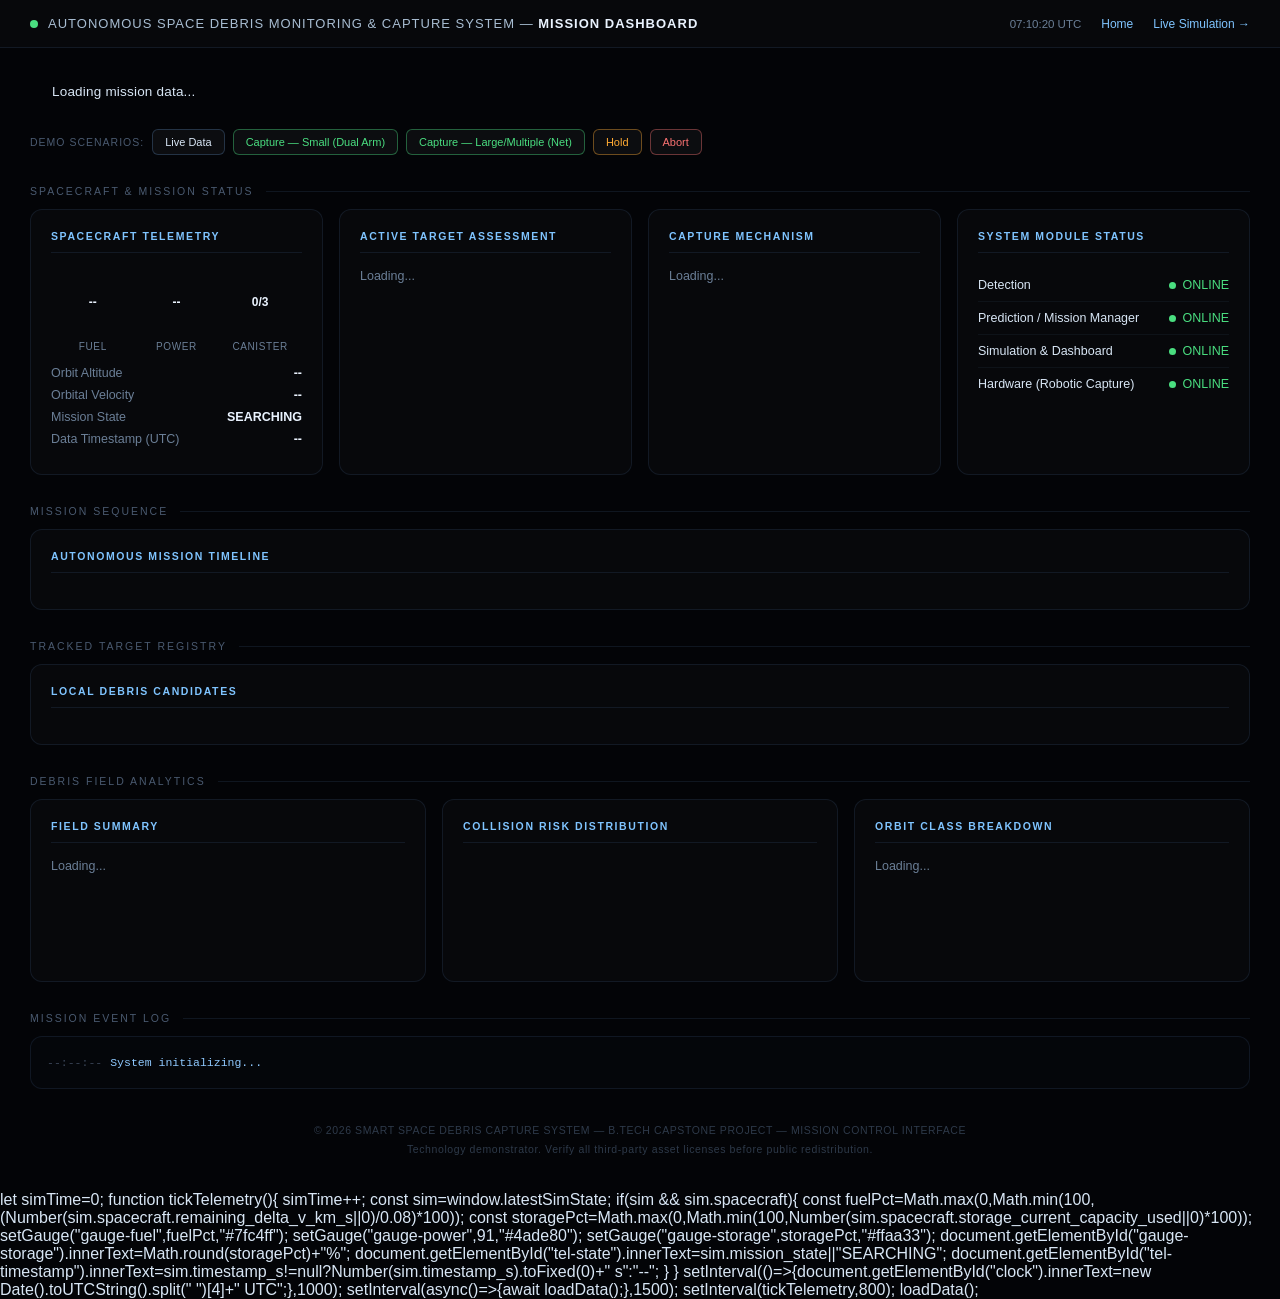
==== DASHBOARD/dashboard.html @ 090a3d71 "CONFIG: Correct repository root and project boundary" ====
<!DOCTYPE html>
<html lang="en">
<head>
<meta charset="UTF-8">
<title>Autonomous Space Debris Monitoring &amp; Capture System — Mission Dashboard</title>
<style>
  * { margin: 0; padding: 0; box-sizing: border-box; }
  body { background: #030407; color: #d8e6f5; font-family: 'Segoe UI', Arial, sans-serif; min-height: 100vh; }
  a { color: #7fc4ff; text-decoration: none; }

  header { display: flex; align-items: center; justify-content: space-between; padding: 16px 30px;
    border-bottom: 1px solid rgba(120,180,255,0.1); background: rgba(255,255,255,0.015); }
  #brand { display: flex; align-items: center; gap: 10px; }
  #brand .dot { width: 8px; height: 8px; border-radius: 50%; background: #4ade80; animation: pulse 1.6s infinite; }
  @keyframes pulse { 0%,100% { opacity:1; } 50% { opacity:0.35; } }
  header h1 { font-size: 13px; font-weight: 500; letter-spacing: 1px; color: #a8bdd2; }
  header h1 b { color: #eaf3ff; font-weight: 600; }
  #nav-links { display: flex; gap: 20px; align-items: center; font-size: 12px; }
  #clock { color: #6b7f97; font-size: 11.5px; }

  #banner { margin: 20px 30px 0; padding: 16px 22px; border-radius: 10px; font-size: 13.5px;
    letter-spacing: 0.2px; display: flex; justify-content: space-between; align-items: center; }
  .banner-proceed { background: rgba(74,222,128,0.08); border: 1px solid rgba(74,222,128,0.35); color: #4ade80; }
  .banner-abort { background: rgba(248,113,113,0.08); border: 1px solid rgba(248,113,113,0.35); color: #f87171; }
  .banner-hold { background: rgba(255,170,51,0.08); border: 1px solid rgba(255,170,51,0.35); color: #ffaa33; }

  .section-title { margin: 30px 30px 12px; font-size: 10.5px; letter-spacing: 2px; text-transform: uppercase;
    color: #4a5a70; display: flex; align-items: center; gap: 12px; }
  .section-title::after { content: ""; flex: 1; height: 1px; background: rgba(120,180,255,0.1); }

  .grid { display: grid; grid-template-columns: repeat(auto-fit, minmax(270px, 1fr)); gap: 16px; padding: 0 30px; }
  .card { background: rgba(255,255,255,0.02); border: 1px solid rgba(120,180,255,0.1); border-radius: 12px; padding: 20px;
    transition: border-color 0.3s ease; }
  .card:hover { border-color: rgba(120,180,255,0.22); }
  .card h2 { font-size: 10.5px; letter-spacing: 1.6px; color: #7fc4ff; text-transform: uppercase;
    margin-bottom: 16px; border-bottom: 1px solid rgba(120,180,255,0.1); padding-bottom: 10px; }
  .row { display: flex; justify-content: space-between; font-size: 12.5px; margin: 8px 0; gap: 8px; }
  .label { color: #6b7f97; } .value { color: #eaf3ff; font-weight: 600; text-align: right; }

  .gauge-wrap { display: flex; justify-content: space-around; margin-top: 4px; margin-bottom: 14px; }
  .gauge { text-align: center; }
  .gauge-ring { width: 66px; height: 66px; border-radius: 50%; display: flex; align-items: center; justify-content: center;
    font-size: 12px; font-weight: 600; color: #eaf3ff; margin: 0 auto 6px; }
  .gauge-label { font-size: 10px; color: #6b7f97; letter-spacing: 0.6px; }

  .module-row { display: flex; align-items: center; justify-content: space-between; padding: 9px 0;
    border-bottom: 1px solid rgba(120,180,255,0.06); font-size: 12.5px; }
  .module-row:last-child { border-bottom: none; }
  .module-status { display: flex; align-items: center; gap: 6px; }
  .module-status .dot { width: 7px; height: 7px; border-radius: 50%; }
  .status-online .dot { background: #4ade80; } .status-online { color: #4ade80; }

  #risk-chart { width: 100%; height: 90px; margin-top: 8px; }

  #log { grid-column: 1 / -1; background: #04060a; border: 1px solid rgba(120,180,255,0.1); border-radius: 12px;
    padding: 16px; font-family: 'Courier New', monospace; font-size: 11.5px; color: #8fc9ff; max-height: 220px; overflow-y: auto; }
  #log div { margin: 3px 0; } .log-time { color: #3a4557; margin-right: 8px; }

  .decision-proceed { color: #4ade80; } .decision-abort { color: #f87171; } .decision-hold { color: #ffaa33; }

  footer { text-align: center; padding: 32px 30px; color: #2e3a4a; font-size: 10.5px; letter-spacing: 0.6px; line-height: 1.8; }

  #mission-timeline .step { position:relative; padding:9px 4px; text-align:center; border:1px solid rgba(120,180,255,.08);
    border-radius:7px; background:rgba(255,255,255,.018); color:#5f7287; font-size:8.5px; letter-spacing:.6px; }
  #mission-timeline .step.active { border-color:rgba(74,222,128,.55); color:#4ade80; background:rgba(74,222,128,.06); box-shadow:0 0 18px rgba(74,222,128,.06); }
  #mission-timeline .step.done { border-color:rgba(127,196,255,.25); color:#9ab2c9; }
  #target-registry table { width:100%; border-collapse:collapse; font-size:11px; }
  #target-registry th { text-align:left; color:#53677d; font-size:8.5px; letter-spacing:1px; font-weight:500; padding:7px 8px; border-bottom:1px solid rgba(120,180,255,.12); }
  #target-registry td { padding:8px; color:#b7c7d8; border-bottom:1px solid rgba(120,180,255,.05); }
  #target-registry tr.selected { background:rgba(74,222,128,.055); }
  #target-registry tr.selected td { color:#e8f5ff; }
  .pill { display:inline-block; padding:3px 7px; border-radius:999px; font-size:8px; letter-spacing:.6px; border:1px solid rgba(120,180,255,.15); }
  .pill-green { color:#4ade80; border-color:rgba(74,222,128,.35); background:rgba(74,222,128,.05); }
  .pill-blue { color:#7fc4ff; border-color:rgba(127,196,255,.35); background:rgba(127,196,255,.05); }
  .pill-amber { color:#ffaa33; border-color:rgba(255,170,51,.35); background:rgba(255,170,51,.05); }
  .pill-red { color:#f87171; border-color:rgba(248,113,113,.35); background:rgba(248,113,113,.05); }

</style>
</head>
<body>

<header>
  <div id="brand">
    <span class="dot"></span>
    <h1>AUTONOMOUS SPACE DEBRIS MONITORING &amp; CAPTURE SYSTEM — <b>MISSION DASHBOARD</b></h1>
  </div>
  <div id="nav-links">
    <span id="clock">--:--:-- UTC</span>
    <a href="index.html">Home</a>
    <a href="simulation.html">Live Simulation →</a>
  </div>
</header>

<div id="banner">Loading mission data...</div>

<div id="scenario-controls" style="margin: 14px 30px 0; display: flex; gap: 8px; align-items: center;">
  <span style="color:#4a5a70; font-size:10.5px; letter-spacing:1px; text-transform:uppercase;">Demo Scenarios:</span>
  <button onclick="loadData()" style="background:rgba(255,255,255,0.04); border:1px solid rgba(120,180,255,0.22); color:#d8e6f5; font-size:11px; padding:6px 12px; border-radius:6px; cursor:pointer;">Live Data</button>
  <button onclick="showScenario('proceed_small')" style="background:rgba(255,255,255,0.04); border:1px solid rgba(74,222,128,0.4); color:#4ade80; font-size:11px; padding:6px 12px; border-radius:6px; cursor:pointer;">Capture — Small (Dual Arm)</button>
  <button onclick="showScenario('proceed_large')" style="background:rgba(255,255,255,0.04); border:1px solid rgba(74,222,128,0.4); color:#4ade80; font-size:11px; padding:6px 12px; border-radius:6px; cursor:pointer;">Capture — Large/Multiple (Net)</button>
  <button onclick="showScenario('hold')" style="background:rgba(255,255,255,0.04); border:1px solid rgba(255,170,51,0.4); color:#ffaa33; font-size:11px; padding:6px 12px; border-radius:6px; cursor:pointer;">Hold</button>
  <button onclick="showScenario('abort')" style="background:rgba(255,255,255,0.04); border:1px solid rgba(248,113,113,0.4); color:#f87171; font-size:11px; padding:6px 12px; border-radius:6px; cursor:pointer;">Abort</button>
</div>

<div class="section-title">Spacecraft &amp; Mission Status</div>
<div class="grid">

  <div class="card">
    <h2>Spacecraft Telemetry</h2>
    <div class="gauge-wrap">
      <div class="gauge"><div class="gauge-ring" id="gauge-fuel">--</div><div class="gauge-label">FUEL</div></div>
      <div class="gauge"><div class="gauge-ring" id="gauge-power">--</div><div class="gauge-label">POWER</div></div>
      <div class="gauge"><div class="gauge-ring" id="gauge-storage">0/3</div><div class="gauge-label">CANISTER</div></div>
    </div>
    <div class="row"><span class="label">Orbit Altitude</span><span class="value" id="tel-altitude">--</span></div>
    <div class="row"><span class="label">Orbital Velocity</span><span class="value" id="tel-velocity">--</span></div>
    <div class="row"><span class="label">Mission State</span><span class="value" id="tel-state">SEARCHING</span></div>
    <div class="row"><span class="label">Data Timestamp (UTC)</span><span class="value" id="tel-timestamp">--</span></div>
  </div>

  <div class="card">
    <h2>Active Target Assessment</h2>
    <div id="target-info"><div class="row"><span class="label">Loading...</span></div></div>
  </div>

  <div class="card">
    <h2>Capture Mechanism</h2>
    <div id="mechanism-info"><div class="row"><span class="label">Loading...</span></div></div>
  </div>

  <div class="card">
    <h2>System Module Status</h2>
    <div class="module-row"><span>Detection</span><span class="module-status status-online"><span class="dot"></span>ONLINE</span></div>
    <div class="module-row"><span>Prediction / Mission Manager</span><span class="module-status status-online"><span class="dot"></span>ONLINE</span></div>
    <div class="module-row"><span>Simulation &amp; Dashboard</span><span class="module-status status-online"><span class="dot"></span>ONLINE</span></div>
    <div class="module-row"><span>Hardware (Robotic Capture)</span><span class="module-status status-online"><span class="dot"></span>ONLINE</span></div>
  </div>

</div>

<div class="section-title">Mission Sequence</div>
<div class="grid">
  <div class="card" style="grid-column:1 / -1;">
    <h2>Autonomous Mission Timeline</h2>
    <div id="mission-timeline" style="display:grid;grid-template-columns:repeat(9,1fr);gap:5px;"></div>
  </div>
</div>

<div class="section-title">Tracked Target Registry</div>
<div class="grid">
  <div class="card" style="grid-column:1 / -1;overflow:auto;">
    <h2>Local Debris Candidates</h2>
    <div id="target-registry" style="min-width:720px;"></div>
  </div>
</div>

<div class="section-title">Debris Field Analytics</div>
<div class="grid">

  <div class="card">
    <h2>Field Summary</h2>
    <div id="field-info"><div class="row"><span class="label">Loading...</span></div></div>
  </div>

  <div class="card">
    <h2>Collision Risk Distribution</h2>
    <canvas id="risk-chart"></canvas>
  </div>

  <div class="card">
    <h2>Orbit Class Breakdown</h2>
    <div id="orbit-breakdown"><div class="row"><span class="label">Loading...</span></div></div>
  </div>

</div>

<div class="section-title">Mission Event Log</div>
<div class="grid">
  <div id="log"><div><span class="log-time">--:--:--</span>System initializing...</div></div>
</div>

<footer>
  © 2026 SMART SPACE DEBRIS CAPTURE SYSTEM — B.TECH CAPSTONE PROJECT — MISSION CONTROL INTERFACE<br>
  Technology demonstrator. Verify all third-party asset licenses before public redistribution.
</footer>

<script>
function logLine(text) {
  const log = document.getElementById("log");
  const time = new Date().toLocaleTimeString();
  const line = document.createElement("div");
  line.innerHTML = '<span class="log-time">' + time + '</span>' + text;
  log.appendChild(line);
  log.scrollTop = log.scrollHeight;
}

function setGauge(id, pct, color) {
  const el = document.getElementById(id);
  el.style.background = "conic-gradient(" + color + " " + pct + "%, #14181f " + pct + "% 100%)";
  el.innerText = Math.round(pct) + "%";
}

function classifySize(sizeM) {
  if (sizeM == null) return "Unknown";
  if (sizeM < 0.2) return "Small";
  if (sizeM < 0.4) return "Medium";
  return "Large";
}

function drawRiskChart(debris) {
  const canvas = document.getElementById("risk-chart");
  const ctx = canvas.getContext("2d");
  const w = canvas.width = canvas.clientWidth;
  const h = canvas.height = 90;
  const buckets = [0,0,0,0,0];
  debris.forEach(d => { const idx = Math.min(Math.floor((d.collision_risk||0) / 20), 4); buckets[idx]++; });
  const max = Math.max(...buckets, 1);
  const barW = w / buckets.length - 10;
  const colors = ["#4ade80", "#a3e635", "#ffaa33", "#fb923c", "#f87171"];
  ctx.clearRect(0,0,w,h);
  buckets.forEach((count, i) => {
    const barH = (count / max) * (h - 20);
    const x = i * (w / buckets.length) + 5;
    ctx.fillStyle = colors[i];
    ctx.fillRect(x, h - barH - 14, barW, barH);
    ctx.fillStyle = "#6b7f97";
    ctx.font = "9px Segoe UI";
    ctx.fillText(count, x + barW/2 - 4, h - barH - 18);
    ctx.fillText((i*20)+"-"+(i*20+20), x, h - 3);
  });
}

function captureMethodForTarget(targetEntry, debris) {
  const size = Number(targetEntry?.size_m || 0);
  const nearby = (debris || []).filter(d => {
    if (d.x == null || targetEntry?.x == null) return false;
    const dx=d.x-targetEntry.x, dy=d.y-targetEntry.y, dz=d.z-targetEntry.z;
    return Math.sqrt(dx*dx+dy*dy+dz*dz) < 250;
  }).length;
  if (size <= 0.25 && nearby < 2) return "DUAL ARM GRIPPER";
  return "MIDDLE ARM NET";
}

function renderTimeline(state, decision) {
  const states=["SEARCH","TRACK","APPROACH","ALIGN","CAPTURE","VERIFY","STORE","STABILIZE","DISPOSE"];
  const normalized=(state||"SEARCH").toUpperCase();
  const activeIndex=Math.max(0,states.indexOf(normalized));
  document.getElementById("mission-timeline").innerHTML=states.map((s,i)=>{
    const cls=i===activeIndex?"active":i<activeIndex?"done":"";
    return '<div class="step '+cls+'">'+String(i+1).padStart(2,"0")+'<br>'+s+'</div>';
  }).join("");
}

function renderRegistry(debris, target) {
  const rows=(debris||[]).map((d,i)=>{
    const selected=!!d.is_target;
    const size=Number(d.size_m||0);
    const method=captureMethodForTarget(d,debris);
    const risk=Number(d.collision_risk||0);
    const riskClass=risk>=60?"pill-red":risk>=35?"pill-amber":"pill-green";
    return '<tr class="'+(selected?'selected':'')+'">'+
      '<td>'+(i+1)+'</td>'+
      '<td>'+((d.name||"DEBRIS").replace(/</g,"&lt;"))+'</td>'+
      '<td>'+size.toFixed(2)+' m</td>'+
      '<td>'+Number(d.mass_kg||0).toFixed(1)+' kg</td>'+
      '<td>'+risk.toFixed(1)+'</td>'+
      '<td><span class="pill '+riskClass+'">'+(risk>=60?"HIGH":risk>=35?"MEDIUM":"LOW")+'</span></td>'+
      '<td>'+(selected?'<span class="pill pill-green">SELECTED</span>':'<span class="pill pill-blue">MONITORED</span>')+'</td>'+
      '<td>'+method+'</td>'+
    '</tr>';
  }).join("");
  document.getElementById("target-registry").innerHTML=
    '<table><thead><tr><th>#</th><th>OBJECT</th><th>SIZE</th><th>MASS</th><th>RISK</th><th>LEVEL</th><th>STATUS</th><th>MECHANISM</th></tr></thead><tbody>'+
    (rows||'<tr><td colspan="8">No tracked objects.</td></tr>')+
    '</tbody></table>';
}

function renderMission(target, debris, simState) {
    const targetEntry = (debris || []).find(d => d.is_target) || {};
    const mechanismType = captureMethodForTarget(targetEntry, debris);
    const banner = document.getElementById("banner");
    const decision = target.decision || "HOLD";

    if (decision === "PROCEED") {
      banner.className="banner-proceed";
      banner.innerHTML="<span>&#10003; CAPTURE APPROVED — autonomous sequence armed</span><span>"+(target.name||"TARGET")+"</span>";
    } else if (decision === "HOLD") {
      banner.className="banner-hold";
      banner.innerHTML="<span>&#9203; MISSION HOLD — monitoring and reassessment active</span><span>"+(target.name||"TARGET")+"</span>";
    } else {
      banner.className="banner-abort";
      banner.innerHTML="<span>&#10007; MISSION ABORT — safe separation / replanning</span><span>"+(target.name||"TARGET")+"</span>";
    }

    const decisionClass=decision==="PROCEED"?"decision-proceed":decision==="HOLD"?"decision-hold":"decision-abort";
    document.getElementById("target-info").innerHTML=
      '<div class="row"><span class="label">Name</span><span class="value">'+(target.name||"N/A")+'</span></div>'+
      '<div class="row"><span class="label">Orbit Class</span><span class="value">'+(target.orbit_class||"LEO")+'</span></div>'+
      '<div class="row"><span class="label">Altitude</span><span class="value">'+(target.altitude_km!=null?Number(target.altitude_km).toFixed(1):"N/A")+' km</span></div>'+
      '<div class="row"><span class="label">Inclination</span><span class="value">'+(target.inclination_deg!=null?Number(target.inclination_deg).toFixed(2):"N/A")+'°</span></div>'+
      '<div class="row"><span class="label">Risk</span><span class="value">'+(target.risk_level||"N/A")+' / '+(target.risk_score!=null?Number(target.risk_score).toFixed(1):"N/A")+'</span></div>'+
      '<div class="row"><span class="label">Capture Score</span><span class="value">'+(target.capture_score!=null?Number(target.capture_score).toFixed(1):"N/A")+'</span></div>'+
      '<div class="row"><span class="label">Decision</span><span class="value '+decisionClass+'">'+decision+'</span></div>';

    document.getElementById("mechanism-info").innerHTML=
      '<div class="row"><span class="label">Target Size</span><span class="value">'+(targetEntry.size_m!=null?Number(targetEntry.size_m).toFixed(2):"N/A")+' m</span></div>'+
      '<div class="row"><span class="label">Tracked Objects</span><span class="value">'+(debris||[]).length+'</span></div>'+
      '<div class="row"><span class="label">Capture Mode</span><span class="value">'+mechanismType+'</span></div>'+
      '<div class="row"><span class="label">Transfer</span><span class="value">Funnel → Canister</span></div>';

    const avgRisk=debris.length?(debris.reduce((s,d)=>s+Number(d.collision_risk||0),0)/debris.length).toFixed(1):"N/A";
    const highRisk=debris.filter(d=>Number(d.collision_risk||0)>60).length;
    document.getElementById("field-info").innerHTML=
      '<div class="row"><span class="label">Visible / Tracked</span><span class="value">'+debris.length+' / '+debris.length+'</span></div>'+
      '<div class="row"><span class="label">Average Risk</span><span class="value">'+avgRisk+'</span></div>'+
      '<div class="row"><span class="label">High-Risk Objects</span><span class="value">'+highRisk+'</span></div>'+
      '<div class="row"><span class="label">Detection Envelope</span><span class="value">Configured LEO range</span></div>'+
      '<div class="row"><span class="label">Selection</span><span class="value">Single-target sequential</span></div>';

    const orbitCounts={};
    debris.forEach(d=>{const oc=d.orbit_class||target.orbit_class||"LEO";orbitCounts[oc]=(orbitCounts[oc]||0)+1;});
    document.getElementById("orbit-breakdown").innerHTML=Object.entries(orbitCounts)
      .map(([k,v])=>'<div class="row"><span class="label">'+k+'</span><span class="value">'+v+'</span></div>').join("");

    drawRiskChart(debris);
    renderRegistry(debris,target);
    renderTimeline(simState?.mission_state || (decision==="PROCEED"?"APPROACH":"SEARCH"),decision);

    const sim=simState?.spacecraft;
    if(sim){
      const fuel=Math.max(0,Math.min(100,(Number(sim.remaining_delta_v_km_s||0)/0.08)*100));
      const storage=Math.max(0,Math.min(100,Number(sim.storage_current_capacity_used||0)*100));
      setGauge("gauge-fuel",fuel,"#7fc4ff");
      setGauge("gauge-power",91,"#4ade80");
      setGauge("gauge-storage",storage,"#ffaa33");
      document.getElementById("gauge-storage").innerText=Math.round(storage)+"%";
      document.getElementById("tel-state").innerText=sim.mission_state||"SEARCHING";
      document.getElementById("tel-timestamp").innerText=simState.timestamp_s!=null?Number(simState.timestamp_s).toFixed(0)+" s":"--";
      document.getElementById("tel-altitude").innerText=(target.altitude_km!=null?Number(target.altitude_km).toFixed(1):"—")+" km";
      document.getElementById("tel-velocity").innerText="7.50 km/s";
    }

    logLine("Field update: "+debris.length+" objects tracked; selected "+(target.name||"target")+"; mechanism "+mechanismType+".");
}

async function loadData() {
  try {
    const [vizRes, simRes] = await Promise.all([
      fetch("../SIMULATION/viz_data.json", {cache:"no-store"}),
      fetch("../SIMULATION/data/debris_state.json", {cache:"no-store"}).catch(()=>null)
    ]);
    const data = await vizRes.json();
    const simState = simRes ? await simRes.json().catch(()=>null) : null;
    window.latestVizData=data;
    window.latestSimState=simState;
    renderMission(data.target, data.debris || [], simState);
  } catch(err) {
    document.getElementById("banner").innerHTML="Mission data unavailable — start the local simulation service.";
    logLine("DATA LINK: "+err.message);
  }
}

setInterval(() => { document.getElementById("clock").innerText = new Date().toUTCString().split(" ")[4] + " UTC"; }, 1000);
setInterval(tickTelemetry, 800);
loadData();
</script>

</body>
</html>let simTime=0;
function tickTelemetry(){
  simTime++;
  const sim=window.latestSimState;
  if(sim && sim.spacecraft){
    const fuelPct=Math.max(0,Math.min(100,(Number(sim.spacecraft.remaining_delta_v_km_s||0)/0.08)*100));
    const storagePct=Math.max(0,Math.min(100,Number(sim.spacecraft.storage_current_capacity_used||0)*100));
    setGauge("gauge-fuel",fuelPct,"#7fc4ff");
    setGauge("gauge-power",91,"#4ade80");
    setGauge("gauge-storage",storagePct,"#ffaa33");
    document.getElementById("gauge-storage").innerText=Math.round(storagePct)+"%";
    document.getElementById("tel-state").innerText=sim.mission_state||"SEARCHING";
    document.getElementById("tel-timestamp").innerText=sim.timestamp_s!=null?Number(sim.timestamp_s).toFixed(0)+" s":"--";
  }
}

setInterval(()=>{document.getElementById("clock").innerText=new Date().toUTCString().split(" ")[4]+" UTC";},1000);
setInterval(async()=>{await loadData();},1500);
setInterval(tickTelemetry,800);
loadData();
</script>

</body>
</html>
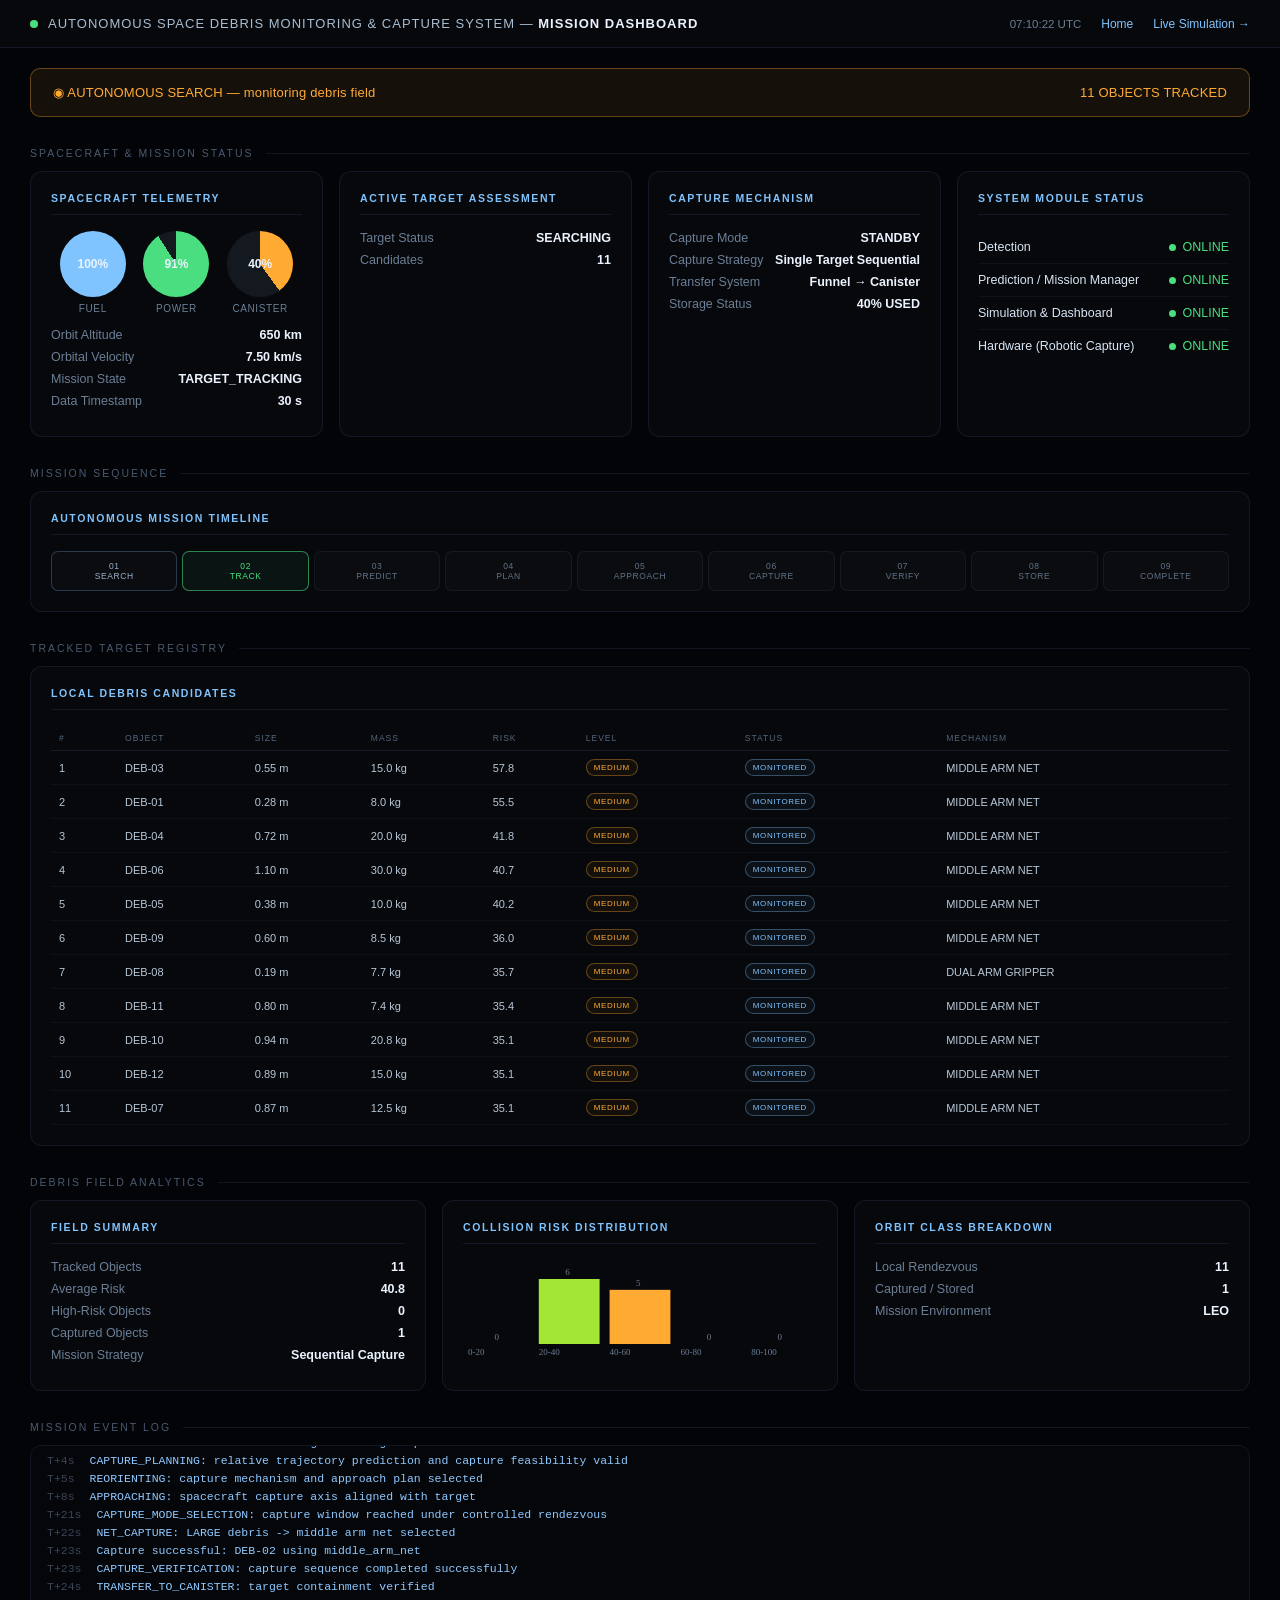
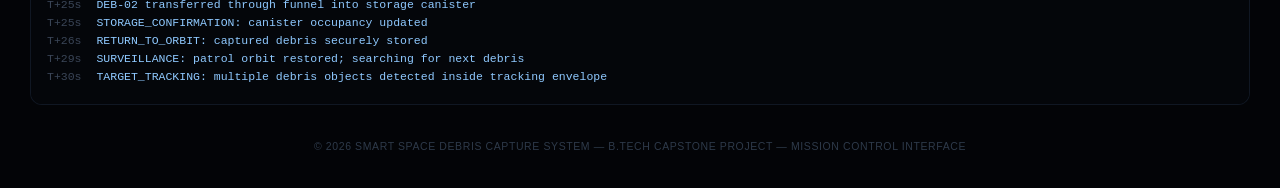
==== commit 6658faf8: "Upgrade mission dashboard and 3D visualization" ====
--- a/DASHBOARD/dashboard.html
+++ b/DASHBOARD/dashboard.html
@@ -1,392 +1,2620 @@
 <!DOCTYPE html>
 <html lang="en">
+
 <head>
 <meta charset="UTF-8">
-<title>Autonomous Space Debris Monitoring &amp; Capture System — Mission Dashboard</title>
+
+<meta name="viewport" content="width=device-width, initial-scale=1.0">
+
+<title>
+Autonomous Space Debris Monitoring & Capture System — Mission Dashboard
+</title>
+
 <style>
-  * { margin: 0; padding: 0; box-sizing: border-box; }
-  body { background: #030407; color: #d8e6f5; font-family: 'Segoe UI', Arial, sans-serif; min-height: 100vh; }
-  a { color: #7fc4ff; text-decoration: none; }
-
-  header { display: flex; align-items: center; justify-content: space-between; padding: 16px 30px;
-    border-bottom: 1px solid rgba(120,180,255,0.1); background: rgba(255,255,255,0.015); }
-  #brand { display: flex; align-items: center; gap: 10px; }
-  #brand .dot { width: 8px; height: 8px; border-radius: 50%; background: #4ade80; animation: pulse 1.6s infinite; }
-  @keyframes pulse { 0%,100% { opacity:1; } 50% { opacity:0.35; } }
-  header h1 { font-size: 13px; font-weight: 500; letter-spacing: 1px; color: #a8bdd2; }
-  header h1 b { color: #eaf3ff; font-weight: 600; }
-  #nav-links { display: flex; gap: 20px; align-items: center; font-size: 12px; }
-  #clock { color: #6b7f97; font-size: 11.5px; }
-
-  #banner { margin: 20px 30px 0; padding: 16px 22px; border-radius: 10px; font-size: 13.5px;
-    letter-spacing: 0.2px; display: flex; justify-content: space-between; align-items: center; }
-  .banner-proceed { background: rgba(74,222,128,0.08); border: 1px solid rgba(74,222,128,0.35); color: #4ade80; }
-  .banner-abort { background: rgba(248,113,113,0.08); border: 1px solid rgba(248,113,113,0.35); color: #f87171; }
-  .banner-hold { background: rgba(255,170,51,0.08); border: 1px solid rgba(255,170,51,0.35); color: #ffaa33; }
-
-  .section-title { margin: 30px 30px 12px; font-size: 10.5px; letter-spacing: 2px; text-transform: uppercase;
-    color: #4a5a70; display: flex; align-items: center; gap: 12px; }
-  .section-title::after { content: ""; flex: 1; height: 1px; background: rgba(120,180,255,0.1); }
-
-  .grid { display: grid; grid-template-columns: repeat(auto-fit, minmax(270px, 1fr)); gap: 16px; padding: 0 30px; }
-  .card { background: rgba(255,255,255,0.02); border: 1px solid rgba(120,180,255,0.1); border-radius: 12px; padding: 20px;
-    transition: border-color 0.3s ease; }
-  .card:hover { border-color: rgba(120,180,255,0.22); }
-  .card h2 { font-size: 10.5px; letter-spacing: 1.6px; color: #7fc4ff; text-transform: uppercase;
-    margin-bottom: 16px; border-bottom: 1px solid rgba(120,180,255,0.1); padding-bottom: 10px; }
-  .row { display: flex; justify-content: space-between; font-size: 12.5px; margin: 8px 0; gap: 8px; }
-  .label { color: #6b7f97; } .value { color: #eaf3ff; font-weight: 600; text-align: right; }
-
-  .gauge-wrap { display: flex; justify-content: space-around; margin-top: 4px; margin-bottom: 14px; }
-  .gauge { text-align: center; }
-  .gauge-ring { width: 66px; height: 66px; border-radius: 50%; display: flex; align-items: center; justify-content: center;
-    font-size: 12px; font-weight: 600; color: #eaf3ff; margin: 0 auto 6px; }
-  .gauge-label { font-size: 10px; color: #6b7f97; letter-spacing: 0.6px; }
-
-  .module-row { display: flex; align-items: center; justify-content: space-between; padding: 9px 0;
-    border-bottom: 1px solid rgba(120,180,255,0.06); font-size: 12.5px; }
-  .module-row:last-child { border-bottom: none; }
-  .module-status { display: flex; align-items: center; gap: 6px; }
-  .module-status .dot { width: 7px; height: 7px; border-radius: 50%; }
-  .status-online .dot { background: #4ade80; } .status-online { color: #4ade80; }
-
-  #risk-chart { width: 100%; height: 90px; margin-top: 8px; }
-
-  #log { grid-column: 1 / -1; background: #04060a; border: 1px solid rgba(120,180,255,0.1); border-radius: 12px;
-    padding: 16px; font-family: 'Courier New', monospace; font-size: 11.5px; color: #8fc9ff; max-height: 220px; overflow-y: auto; }
-  #log div { margin: 3px 0; } .log-time { color: #3a4557; margin-right: 8px; }
-
-  .decision-proceed { color: #4ade80; } .decision-abort { color: #f87171; } .decision-hold { color: #ffaa33; }
-
-  footer { text-align: center; padding: 32px 30px; color: #2e3a4a; font-size: 10.5px; letter-spacing: 0.6px; line-height: 1.8; }
-
-  #mission-timeline .step { position:relative; padding:9px 4px; text-align:center; border:1px solid rgba(120,180,255,.08);
-    border-radius:7px; background:rgba(255,255,255,.018); color:#5f7287; font-size:8.5px; letter-spacing:.6px; }
-  #mission-timeline .step.active { border-color:rgba(74,222,128,.55); color:#4ade80; background:rgba(74,222,128,.06); box-shadow:0 0 18px rgba(74,222,128,.06); }
-  #mission-timeline .step.done { border-color:rgba(127,196,255,.25); color:#9ab2c9; }
-  #target-registry table { width:100%; border-collapse:collapse; font-size:11px; }
-  #target-registry th { text-align:left; color:#53677d; font-size:8.5px; letter-spacing:1px; font-weight:500; padding:7px 8px; border-bottom:1px solid rgba(120,180,255,.12); }
-  #target-registry td { padding:8px; color:#b7c7d8; border-bottom:1px solid rgba(120,180,255,.05); }
-  #target-registry tr.selected { background:rgba(74,222,128,.055); }
-  #target-registry tr.selected td { color:#e8f5ff; }
-  .pill { display:inline-block; padding:3px 7px; border-radius:999px; font-size:8px; letter-spacing:.6px; border:1px solid rgba(120,180,255,.15); }
-  .pill-green { color:#4ade80; border-color:rgba(74,222,128,.35); background:rgba(74,222,128,.05); }
-  .pill-blue { color:#7fc4ff; border-color:rgba(127,196,255,.35); background:rgba(127,196,255,.05); }
-  .pill-amber { color:#ffaa33; border-color:rgba(255,170,51,.35); background:rgba(255,170,51,.05); }
-  .pill-red { color:#f87171; border-color:rgba(248,113,113,.35); background:rgba(248,113,113,.05); }
+
+* {
+    margin: 0;
+    padding: 0;
+    box-sizing: border-box;
+}
+
+body {
+    background: #030407;
+    color: #d8e6f5;
+    font-family: "Segoe UI", Arial, sans-serif;
+    min-height: 100vh;
+}
+
+a {
+    color: #7fc4ff;
+    text-decoration: none;
+}
+
+
+/* ================= HEADER ================= */
+
+header {
+    display: flex;
+    align-items: center;
+    justify-content: space-between;
+
+    padding: 16px 30px;
+
+    border-bottom: 1px solid rgba(120,180,255,0.1);
+
+    background: rgba(255,255,255,0.015);
+}
+
+#brand {
+    display: flex;
+    align-items: center;
+    gap: 10px;
+}
+
+#brand .dot {
+    width: 8px;
+    height: 8px;
+
+    border-radius: 50%;
+
+    background: #4ade80;
+
+    animation: pulse 1.6s infinite;
+}
+
+@keyframes pulse {
+
+    0%,100% {
+        opacity: 1;
+    }
+
+    50% {
+        opacity: 0.35;
+    }
+
+}
+
+header h1 {
+
+    font-size: 13px;
+
+    font-weight: 500;
+
+    letter-spacing: 1px;
+
+    color: #a8bdd2;
+
+}
+
+header h1 b {
+
+    color: #eaf3ff;
+
+    font-weight: 600;
+
+}
+
+#nav-links {
+
+    display: flex;
+
+    gap: 20px;
+
+    align-items: center;
+
+    font-size: 12px;
+
+}
+
+#clock {
+
+    color: #6b7f97;
+
+    font-size: 11.5px;
+
+}
+
+
+/* ================= BANNER ================= */
+
+#banner {
+
+    margin: 20px 30px 0;
+
+    padding: 16px 22px;
+
+    border-radius: 10px;
+
+    font-size: 13px;
+
+    letter-spacing: 0.2px;
+
+    display: flex;
+
+    justify-content: space-between;
+
+    align-items: center;
+
+}
+
+.banner-proceed {
+
+    background: rgba(74,222,128,0.08);
+
+    border: 1px solid rgba(74,222,128,0.35);
+
+    color: #4ade80;
+
+}
+
+.banner-abort {
+
+    background: rgba(248,113,113,0.08);
+
+    border: 1px solid rgba(248,113,113,0.35);
+
+    color: #f87171;
+
+}
+
+.banner-hold {
+
+    background: rgba(255,170,51,0.08);
+
+    border: 1px solid rgba(255,170,51,0.35);
+
+    color: #ffaa33;
+
+}
+
+.banner-complete {
+
+    background: rgba(127,196,255,0.08);
+
+    border: 1px solid rgba(127,196,255,0.35);
+
+    color: #7fc4ff;
+
+}
+
+
+/* ================= SECTION TITLE ================= */
+
+.section-title {
+
+    margin: 30px 30px 12px;
+
+    font-size: 10.5px;
+
+    letter-spacing: 2px;
+
+    text-transform: uppercase;
+
+    color: #4a5a70;
+
+    display: flex;
+
+    align-items: center;
+
+    gap: 12px;
+
+}
+
+.section-title::after {
+
+    content: "";
+
+    flex: 1;
+
+    height: 1px;
+
+    background: rgba(120,180,255,0.1);
+
+}
+
+
+/* ================= GRID ================= */
+
+.grid {
+
+    display: grid;
+
+    grid-template-columns:
+    repeat(auto-fit, minmax(270px, 1fr));
+
+    gap: 16px;
+
+    padding: 0 30px;
+
+}
+
+
+/* ================= CARD ================= */
+
+.card {
+
+    background: rgba(255,255,255,0.02);
+
+    border: 1px solid rgba(120,180,255,0.1);
+
+    border-radius: 12px;
+
+    padding: 20px;
+
+    transition: border-color 0.3s ease;
+
+}
+
+.card:hover {
+
+    border-color: rgba(120,180,255,0.22);
+
+}
+
+.card h2 {
+
+    font-size: 10.5px;
+
+    letter-spacing: 1.6px;
+
+    color: #7fc4ff;
+
+    text-transform: uppercase;
+
+    margin-bottom: 16px;
+
+    border-bottom:
+    1px solid rgba(120,180,255,0.1);
+
+    padding-bottom: 10px;
+
+}
+
+
+/* ================= ROW ================= */
+
+.row {
+
+    display: flex;
+
+    justify-content: space-between;
+
+    font-size: 12.5px;
+
+    margin: 8px 0;
+
+    gap: 8px;
+
+}
+
+.label {
+
+    color: #6b7f97;
+
+}
+
+.value {
+
+    color: #eaf3ff;
+
+    font-weight: 600;
+
+    text-align: right;
+
+}
+
+
+/* ================= GAUGES ================= */
+
+.gauge-wrap {
+
+    display: flex;
+
+    justify-content: space-around;
+
+    margin-top: 4px;
+
+    margin-bottom: 14px;
+
+}
+
+.gauge {
+
+    text-align: center;
+
+}
+
+.gauge-ring {
+
+    width: 66px;
+
+    height: 66px;
+
+    border-radius: 50%;
+
+    display: flex;
+
+    align-items: center;
+
+    justify-content: center;
+
+    font-size: 12px;
+
+    font-weight: 600;
+
+    color: #eaf3ff;
+
+    margin: 0 auto 6px;
+
+}
+
+.gauge-label {
+
+    font-size: 10px;
+
+    color: #6b7f97;
+
+    letter-spacing: 0.6px;
+
+}
+
+
+/* ================= MODULE STATUS ================= */
+
+.module-row {
+
+    display: flex;
+
+    align-items: center;
+
+    justify-content: space-between;
+
+    padding: 9px 0;
+
+    border-bottom:
+    1px solid rgba(120,180,255,0.06);
+
+    font-size: 12.5px;
+
+}
+
+.module-row:last-child {
+
+    border-bottom: none;
+
+}
+
+.module-status {
+
+    display: flex;
+
+    align-items: center;
+
+    gap: 6px;
+
+}
+
+.module-status .dot {
+
+    width: 7px;
+
+    height: 7px;
+
+    border-radius: 50%;
+
+}
+
+.status-online .dot {
+
+    background: #4ade80;
+
+}
+
+.status-online {
+
+    color: #4ade80;
+
+}
+
+
+/* ================= TIMELINE ================= */
+
+#mission-timeline .step {
+
+    padding: 9px 4px;
+
+    text-align: center;
+
+    border:
+    1px solid rgba(120,180,255,.08);
+
+    border-radius: 7px;
+
+    background:
+    rgba(255,255,255,.018);
+
+    color: #5f7287;
+
+    font-size: 8.5px;
+
+    letter-spacing: .6px;
+
+}
+
+#mission-timeline .step.active {
+
+    border-color:
+    rgba(74,222,128,.55);
+
+    color: #4ade80;
+
+    background:
+    rgba(74,222,128,.06);
+
+}
+
+#mission-timeline .step.done {
+
+    border-color:
+    rgba(127,196,255,.25);
+
+    color: #9ab2c9;
+
+}
+
+
+/* ================= TABLE ================= */
+
+#target-registry table {
+
+    width: 100%;
+
+    border-collapse: collapse;
+
+    font-size: 11px;
+
+}
+
+#target-registry th {
+
+    text-align: left;
+
+    color: #53677d;
+
+    font-size: 8.5px;
+
+    letter-spacing: 1px;
+
+    font-weight: 500;
+
+    padding: 7px 8px;
+
+    border-bottom:
+    1px solid rgba(120,180,255,.12);
+
+}
+
+#target-registry td {
+
+    padding: 8px;
+
+    color: #b7c7d8;
+
+    border-bottom:
+    1px solid rgba(120,180,255,.05);
+
+}
+
+
+/* ================= PILLS ================= */
+
+.pill {
+
+    display: inline-block;
+
+    padding: 3px 7px;
+
+    border-radius: 999px;
+
+    font-size: 8px;
+
+    letter-spacing: .6px;
+
+}
+
+.pill-green {
+
+    color: #4ade80;
+
+    border:
+    1px solid rgba(74,222,128,.35);
+
+    background:
+    rgba(74,222,128,.05);
+
+}
+
+.pill-blue {
+
+    color: #7fc4ff;
+
+    border:
+    1px solid rgba(127,196,255,.35);
+
+    background:
+    rgba(127,196,255,.05);
+
+}
+
+.pill-amber {
+
+    color: #ffaa33;
+
+    border:
+    1px solid rgba(255,170,51,.35);
+
+    background:
+    rgba(255,170,51,.05);
+
+}
+
+.pill-red {
+
+    color: #f87171;
+
+    border:
+    1px solid rgba(248,113,113,.35);
+
+    background:
+    rgba(248,113,113,.05);
+
+}
+
+
+/* ================= CHART ================= */
+
+#risk-chart {
+
+    width: 100%;
+
+    height: 90px;
+
+    margin-top: 8px;
+
+}
+
+
+/* ================= LOG ================= */
+
+#log {
+
+    grid-column: 1 / -1;
+
+    background: #04060a;
+
+    border:
+    1px solid rgba(120,180,255,0.1);
+
+    border-radius: 12px;
+
+    padding: 16px;
+
+    font-family:
+    "Courier New", monospace;
+
+    font-size: 11.5px;
+
+    color: #8fc9ff;
+
+    max-height: 260px;
+
+    overflow-y: auto;
+
+}
+
+#log div {
+
+    margin: 5px 0;
+
+}
+
+.log-time {
+
+    color: #3a4557;
+
+    margin-right: 8px;
+
+}
+
+
+/* ================= FOOTER ================= */
+
+footer {
+
+    text-align: center;
+
+    padding: 32px 30px;
+
+    color: #2e3a4a;
+
+    font-size: 10.5px;
+
+    letter-spacing: 0.6px;
+
+    line-height: 1.8;
+
+}
 
 </style>
+
 </head>
+
+
 <body>
 
+
+<!-- ================= HEADER ================= -->
+
 <header>
-  <div id="brand">
-    <span class="dot"></span>
-    <h1>AUTONOMOUS SPACE DEBRIS MONITORING &amp; CAPTURE SYSTEM — <b>MISSION DASHBOARD</b></h1>
-  </div>
-  <div id="nav-links">
-    <span id="clock">--:--:-- UTC</span>
-    <a href="index.html">Home</a>
-    <a href="simulation.html">Live Simulation →</a>
-  </div>
+
+<div id="brand">
+
+<span class="dot"></span>
+
+<h1>
+AUTONOMOUS SPACE DEBRIS MONITORING & CAPTURE SYSTEM —
+<b>MISSION DASHBOARD</b>
+</h1>
+
+</div>
+
+
+<div id="nav-links">
+
+<span id="clock">--:--:-- UTC</span>
+
+<a href="index.html">Home</a>
+
+<a href="simulation.html">
+Live Simulation →
+</a>
+
+</div>
+
 </header>
 
-<div id="banner">Loading mission data...</div>
-
-<div id="scenario-controls" style="margin: 14px 30px 0; display: flex; gap: 8px; align-items: center;">
-  <span style="color:#4a5a70; font-size:10.5px; letter-spacing:1px; text-transform:uppercase;">Demo Scenarios:</span>
-  <button onclick="loadData()" style="background:rgba(255,255,255,0.04); border:1px solid rgba(120,180,255,0.22); color:#d8e6f5; font-size:11px; padding:6px 12px; border-radius:6px; cursor:pointer;">Live Data</button>
-  <button onclick="showScenario('proceed_small')" style="background:rgba(255,255,255,0.04); border:1px solid rgba(74,222,128,0.4); color:#4ade80; font-size:11px; padding:6px 12px; border-radius:6px; cursor:pointer;">Capture — Small (Dual Arm)</button>
-  <button onclick="showScenario('proceed_large')" style="background:rgba(255,255,255,0.04); border:1px solid rgba(74,222,128,0.4); color:#4ade80; font-size:11px; padding:6px 12px; border-radius:6px; cursor:pointer;">Capture — Large/Multiple (Net)</button>
-  <button onclick="showScenario('hold')" style="background:rgba(255,255,255,0.04); border:1px solid rgba(255,170,51,0.4); color:#ffaa33; font-size:11px; padding:6px 12px; border-radius:6px; cursor:pointer;">Hold</button>
-  <button onclick="showScenario('abort')" style="background:rgba(255,255,255,0.04); border:1px solid rgba(248,113,113,0.4); color:#f87171; font-size:11px; padding:6px 12px; border-radius:6px; cursor:pointer;">Abort</button>
-</div>
-
-<div class="section-title">Spacecraft &amp; Mission Status</div>
+
+
+<!-- ================= BANNER ================= -->
+
+<div id="banner">
+
+Loading mission data...
+
+</div>
+
+
+
+<!-- ================= SPACECRAFT STATUS ================= -->
+
+<div class="section-title">
+
+Spacecraft & Mission Status
+
+</div>
+
+
 <div class="grid">
 
-  <div class="card">
-    <h2>Spacecraft Telemetry</h2>
-    <div class="gauge-wrap">
-      <div class="gauge"><div class="gauge-ring" id="gauge-fuel">--</div><div class="gauge-label">FUEL</div></div>
-      <div class="gauge"><div class="gauge-ring" id="gauge-power">--</div><div class="gauge-label">POWER</div></div>
-      <div class="gauge"><div class="gauge-ring" id="gauge-storage">0/3</div><div class="gauge-label">CANISTER</div></div>
-    </div>
-    <div class="row"><span class="label">Orbit Altitude</span><span class="value" id="tel-altitude">--</span></div>
-    <div class="row"><span class="label">Orbital Velocity</span><span class="value" id="tel-velocity">--</span></div>
-    <div class="row"><span class="label">Mission State</span><span class="value" id="tel-state">SEARCHING</span></div>
-    <div class="row"><span class="label">Data Timestamp (UTC)</span><span class="value" id="tel-timestamp">--</span></div>
-  </div>
-
-  <div class="card">
-    <h2>Active Target Assessment</h2>
-    <div id="target-info"><div class="row"><span class="label">Loading...</span></div></div>
-  </div>
-
-  <div class="card">
-    <h2>Capture Mechanism</h2>
-    <div id="mechanism-info"><div class="row"><span class="label">Loading...</span></div></div>
-  </div>
-
-  <div class="card">
-    <h2>System Module Status</h2>
-    <div class="module-row"><span>Detection</span><span class="module-status status-online"><span class="dot"></span>ONLINE</span></div>
-    <div class="module-row"><span>Prediction / Mission Manager</span><span class="module-status status-online"><span class="dot"></span>ONLINE</span></div>
-    <div class="module-row"><span>Simulation &amp; Dashboard</span><span class="module-status status-online"><span class="dot"></span>ONLINE</span></div>
-    <div class="module-row"><span>Hardware (Robotic Capture)</span><span class="module-status status-online"><span class="dot"></span>ONLINE</span></div>
-  </div>
-
-</div>
-
-<div class="section-title">Mission Sequence</div>
+
+<!-- TELEMETRY -->
+
+<div class="card">
+
+<h2>Spacecraft Telemetry</h2>
+
+
+<div class="gauge-wrap">
+
+<div class="gauge">
+
+<div
+class="gauge-ring"
+id="gauge-fuel">
+--
+</div>
+
+<div class="gauge-label">
+FUEL
+</div>
+
+</div>
+
+
+<div class="gauge">
+
+<div
+class="gauge-ring"
+id="gauge-power">
+--
+</div>
+
+<div class="gauge-label">
+POWER
+</div>
+
+</div>
+
+
+<div class="gauge">
+
+<div
+class="gauge-ring"
+id="gauge-storage">
+--
+</div>
+
+<div class="gauge-label">
+CANISTER
+</div>
+
+</div>
+
+</div>
+
+
+<div class="row">
+
+<span class="label">
+Orbit Altitude
+</span>
+
+<span
+class="value"
+id="tel-altitude">
+--
+</span>
+
+</div>
+
+
+<div class="row">
+
+<span class="label">
+Orbital Velocity
+</span>
+
+<span
+class="value"
+id="tel-velocity">
+--
+</span>
+
+</div>
+
+
+<div class="row">
+
+<span class="label">
+Mission State
+</span>
+
+<span
+class="value"
+id="tel-state">
+--
+</span>
+
+</div>
+
+
+<div class="row">
+
+<span class="label">
+Data Timestamp
+</span>
+
+<span
+class="value"
+id="tel-timestamp">
+--
+</span>
+
+</div>
+
+</div>
+
+
+
+<!-- TARGET ASSESSMENT -->
+
+<div class="card">
+
+<h2>
+Active Target Assessment
+</h2>
+
+<div id="target-info">
+
+<div class="row">
+
+<span class="label">
+Loading...
+</span>
+
+</div>
+
+</div>
+
+</div>
+
+
+
+<!-- CAPTURE MECHANISM -->
+
+<div class="card">
+
+<h2>
+Capture Mechanism
+</h2>
+
+<div id="mechanism-info">
+
+<div class="row">
+
+<span class="label">
+Loading...
+</span>
+
+</div>
+
+</div>
+
+</div>
+
+
+
+<!-- MODULE STATUS -->
+
+<div class="card">
+
+<h2>
+System Module Status
+</h2>
+
+
+<div class="module-row">
+
+<span>Detection</span>
+
+<span
+class="module-status status-online">
+
+<span class="dot"></span>
+
+ONLINE
+
+</span>
+
+</div>
+
+
+<div class="module-row">
+
+<span>
+Prediction / Mission Manager
+</span>
+
+<span
+class="module-status status-online">
+
+<span class="dot"></span>
+
+ONLINE
+
+</span>
+
+</div>
+
+
+<div class="module-row">
+
+<span>
+Simulation & Dashboard
+</span>
+
+<span
+class="module-status status-online">
+
+<span class="dot"></span>
+
+ONLINE
+
+</span>
+
+</div>
+
+
+<div class="module-row">
+
+<span>
+Hardware (Robotic Capture)
+</span>
+
+<span
+class="module-status status-online">
+
+<span class="dot"></span>
+
+ONLINE
+
+</span>
+
+</div>
+
+</div>
+
+
+</div>
+
+
+
+<!-- ================= MISSION TIMELINE ================= -->
+
+<div class="section-title">
+
+Mission Sequence
+
+</div>
+
+
 <div class="grid">
-  <div class="card" style="grid-column:1 / -1;">
-    <h2>Autonomous Mission Timeline</h2>
-    <div id="mission-timeline" style="display:grid;grid-template-columns:repeat(9,1fr);gap:5px;"></div>
-  </div>
-</div>
-
-<div class="section-title">Tracked Target Registry</div>
+
+<div
+class="card"
+style="grid-column:1 / -1;">
+
+<h2>
+Autonomous Mission Timeline
+</h2>
+
+<div
+id="mission-timeline"
+style="
+display:grid;
+grid-template-columns:repeat(9,1fr);
+gap:5px;
+">
+
+</div>
+
+</div>
+
+</div>
+
+
+
+<!-- ================= TARGET REGISTRY ================= -->
+
+<div class="section-title">
+
+Tracked Target Registry
+
+</div>
+
+
 <div class="grid">
-  <div class="card" style="grid-column:1 / -1;overflow:auto;">
-    <h2>Local Debris Candidates</h2>
-    <div id="target-registry" style="min-width:720px;"></div>
-  </div>
-</div>
-
-<div class="section-title">Debris Field Analytics</div>
+
+<div
+class="card"
+style="
+grid-column:1 / -1;
+overflow:auto;
+">
+
+<h2>
+Local Debris Candidates
+</h2>
+
+<div
+id="target-registry"
+style="min-width:720px;">
+
+</div>
+
+</div>
+
+</div>
+
+
+
+<!-- ================= ANALYTICS ================= -->
+
+<div class="section-title">
+
+Debris Field Analytics
+
+</div>
+
+
 <div class="grid">
 
-  <div class="card">
-    <h2>Field Summary</h2>
-    <div id="field-info"><div class="row"><span class="label">Loading...</span></div></div>
-  </div>
-
-  <div class="card">
-    <h2>Collision Risk Distribution</h2>
-    <canvas id="risk-chart"></canvas>
-  </div>
-
-  <div class="card">
-    <h2>Orbit Class Breakdown</h2>
-    <div id="orbit-breakdown"><div class="row"><span class="label">Loading...</span></div></div>
-  </div>
-
-</div>
-
-<div class="section-title">Mission Event Log</div>
+
+<div class="card">
+
+<h2>
+Field Summary
+</h2>
+
+<div id="field-info">
+
+</div>
+
+</div>
+
+
+
+<div class="card">
+
+<h2>
+Collision Risk Distribution
+</h2>
+
+<canvas id="risk-chart"></canvas>
+
+</div>
+
+
+
+<div class="card">
+
+<h2>
+Orbit Class Breakdown
+</h2>
+
+<div id="orbit-breakdown">
+
+</div>
+
+</div>
+
+
+</div>
+
+
+
+<!-- ================= EVENT LOG ================= -->
+
+<div class="section-title">
+
+Mission Event Log
+
+</div>
+
+
 <div class="grid">
-  <div id="log"><div><span class="log-time">--:--:--</span>System initializing...</div></div>
-</div>
+
+<div id="log">
+
+<div>
+
+<span class="log-time">
+SYSTEM
+</span>
+
+Initializing mission dashboard...
+
+</div>
+
+</div>
+
+</div>
+
+
+
+<!-- ================= FOOTER ================= -->
 
 <footer>
-  © 2026 SMART SPACE DEBRIS CAPTURE SYSTEM — B.TECH CAPSTONE PROJECT — MISSION CONTROL INTERFACE<br>
-  Technology demonstrator. Verify all third-party asset licenses before public redistribution.
+
+© 2026 SMART SPACE DEBRIS CAPTURE SYSTEM —
+B.TECH CAPSTONE PROJECT —
+MISSION CONTROL INTERFACE
+
 </footer>
 
+
+
+<!-- ================================================= -->
+<!-- JAVASCRIPT -->
+<!-- ================================================= -->
+
 <script>
-function logLine(text) {
-  const log = document.getElementById("log");
-  const time = new Date().toLocaleTimeString();
-  const line = document.createElement("div");
-  line.innerHTML = '<span class="log-time">' + time + '</span>' + text;
-  log.appendChild(line);
-  log.scrollTop = log.scrollHeight;
-}
+
+
+/* ==========================================
+CLOCK
+========================================== */
+
+function updateClock() {
+
+    const now = new Date();
+
+    document.getElementById("clock").innerText =
+        now.toUTCString().split(" ")[4] + " UTC";
+
+}
+
+
+
+/* ==========================================
+GAUGE
+========================================== */
 
 function setGauge(id, pct, color) {
-  const el = document.getElementById(id);
-  el.style.background = "conic-gradient(" + color + " " + pct + "%, #14181f " + pct + "% 100%)";
-  el.innerText = Math.round(pct) + "%";
-}
+
+    const el =
+        document.getElementById(id);
+
+    pct =
+        Math.max(0, Math.min(100, pct));
+
+    el.style.background =
+        "conic-gradient(" +
+        color +
+        " " +
+        pct +
+        "%, #14181f " +
+        pct +
+        "% 100%)";
+
+    el.innerText =
+        Math.round(pct) + "%";
+
+}
+
+
+
+/* ==========================================
+SIZE CLASSIFICATION
+========================================== */
 
 function classifySize(sizeM) {
-  if (sizeM == null) return "Unknown";
-  if (sizeM < 0.2) return "Small";
-  if (sizeM < 0.4) return "Medium";
-  return "Large";
-}
+
+    if (sizeM == null)
+        return "UNKNOWN";
+
+    if (sizeM < 0.25)
+        return "SMALL";
+
+    if (sizeM < 0.60)
+        return "MEDIUM";
+
+    return "LARGE";
+
+}
+
+
+
+/* ==========================================
+CAPTURE METHOD
+========================================== */
+
+function captureMethodForTarget(debris) {
+
+    const size =
+        Number(debris.size_m || 0);
+
+    if (size <= 0.25) {
+
+        return "DUAL ARM GRIPPER";
+
+    }
+
+    return "MIDDLE ARM NET";
+
+}
+
+
+
+/* ==========================================
+RISK CHART
+========================================== */
 
 function drawRiskChart(debris) {
-  const canvas = document.getElementById("risk-chart");
-  const ctx = canvas.getContext("2d");
-  const w = canvas.width = canvas.clientWidth;
-  const h = canvas.height = 90;
-  const buckets = [0,0,0,0,0];
-  debris.forEach(d => { const idx = Math.min(Math.floor((d.collision_risk||0) / 20), 4); buckets[idx]++; });
-  const max = Math.max(...buckets, 1);
-  const barW = w / buckets.length - 10;
-  const colors = ["#4ade80", "#a3e635", "#ffaa33", "#fb923c", "#f87171"];
-  ctx.clearRect(0,0,w,h);
-  buckets.forEach((count, i) => {
-    const barH = (count / max) * (h - 20);
-    const x = i * (w / buckets.length) + 5;
-    ctx.fillStyle = colors[i];
-    ctx.fillRect(x, h - barH - 14, barW, barH);
-    ctx.fillStyle = "#6b7f97";
-    ctx.font = "9px Segoe UI";
-    ctx.fillText(count, x + barW/2 - 4, h - barH - 18);
-    ctx.fillText((i*20)+"-"+(i*20+20), x, h - 3);
-  });
-}
-
-function captureMethodForTarget(targetEntry, debris) {
-  const size = Number(targetEntry?.size_m || 0);
-  const nearby = (debris || []).filter(d => {
-    if (d.x == null || targetEntry?.x == null) return false;
-    const dx=d.x-targetEntry.x, dy=d.y-targetEntry.y, dz=d.z-targetEntry.z;
-    return Math.sqrt(dx*dx+dy*dy+dz*dz) < 250;
-  }).length;
-  if (size <= 0.25 && nearby < 2) return "DUAL ARM GRIPPER";
-  return "MIDDLE ARM NET";
-}
-
-function renderTimeline(state, decision) {
-  const states=["SEARCH","TRACK","APPROACH","ALIGN","CAPTURE","VERIFY","STORE","STABILIZE","DISPOSE"];
-  const normalized=(state||"SEARCH").toUpperCase();
-  const activeIndex=Math.max(0,states.indexOf(normalized));
-  document.getElementById("mission-timeline").innerHTML=states.map((s,i)=>{
-    const cls=i===activeIndex?"active":i<activeIndex?"done":"";
-    return '<div class="step '+cls+'">'+String(i+1).padStart(2,"0")+'<br>'+s+'</div>';
-  }).join("");
-}
-
-function renderRegistry(debris, target) {
-  const rows=(debris||[]).map((d,i)=>{
-    const selected=!!d.is_target;
-    const size=Number(d.size_m||0);
-    const method=captureMethodForTarget(d,debris);
-    const risk=Number(d.collision_risk||0);
-    const riskClass=risk>=60?"pill-red":risk>=35?"pill-amber":"pill-green";
-    return '<tr class="'+(selected?'selected':'')+'">'+
-      '<td>'+(i+1)+'</td>'+
-      '<td>'+((d.name||"DEBRIS").replace(/</g,"&lt;"))+'</td>'+
-      '<td>'+size.toFixed(2)+' m</td>'+
-      '<td>'+Number(d.mass_kg||0).toFixed(1)+' kg</td>'+
-      '<td>'+risk.toFixed(1)+'</td>'+
-      '<td><span class="pill '+riskClass+'">'+(risk>=60?"HIGH":risk>=35?"MEDIUM":"LOW")+'</span></td>'+
-      '<td>'+(selected?'<span class="pill pill-green">SELECTED</span>':'<span class="pill pill-blue">MONITORED</span>')+'</td>'+
-      '<td>'+method+'</td>'+
-    '</tr>';
-  }).join("");
-  document.getElementById("target-registry").innerHTML=
-    '<table><thead><tr><th>#</th><th>OBJECT</th><th>SIZE</th><th>MASS</th><th>RISK</th><th>LEVEL</th><th>STATUS</th><th>MECHANISM</th></tr></thead><tbody>'+
-    (rows||'<tr><td colspan="8">No tracked objects.</td></tr>')+
-    '</tbody></table>';
-}
-
-function renderMission(target, debris, simState) {
-    const targetEntry = (debris || []).find(d => d.is_target) || {};
-    const mechanismType = captureMethodForTarget(targetEntry, debris);
-    const banner = document.getElementById("banner");
-    const decision = target.decision || "HOLD";
-
-    if (decision === "PROCEED") {
-      banner.className="banner-proceed";
-      banner.innerHTML="<span>&#10003; CAPTURE APPROVED — autonomous sequence armed</span><span>"+(target.name||"TARGET")+"</span>";
-    } else if (decision === "HOLD") {
-      banner.className="banner-hold";
-      banner.innerHTML="<span>&#9203; MISSION HOLD — monitoring and reassessment active</span><span>"+(target.name||"TARGET")+"</span>";
-    } else {
-      banner.className="banner-abort";
-      banner.innerHTML="<span>&#10007; MISSION ABORT — safe separation / replanning</span><span>"+(target.name||"TARGET")+"</span>";
+
+    const canvas =
+        document.getElementById("risk-chart");
+
+    const ctx =
+        canvas.getContext("2d");
+
+    const w =
+        canvas.width =
+        canvas.clientWidth;
+
+    const h =
+        canvas.height = 90;
+
+
+    const buckets =
+        [0, 0, 0, 0, 0];
+
+
+    debris.forEach(d => {
+
+        const risk =
+            Number(d.collision_risk || 0);
+
+        const index =
+            Math.min(
+                Math.floor(risk / 20),
+                4
+            );
+
+        buckets[index]++;
+
+    });
+
+
+    const max =
+        Math.max(...buckets, 1);
+
+
+    const colors = [
+
+        "#4ade80",
+        "#a3e635",
+        "#ffaa33",
+        "#fb923c",
+        "#f87171"
+
+    ];
+
+
+    const barWidth =
+        w / buckets.length - 10;
+
+
+    ctx.clearRect(0, 0, w, h);
+
+
+    buckets.forEach((count, i) => {
+
+        const barHeight =
+            (count / max) *
+            (h - 25);
+
+
+        const x =
+            i * (w / buckets.length) + 5;
+
+
+        ctx.fillStyle =
+            colors[i];
+
+
+        ctx.fillRect(
+
+            x,
+
+            h - barHeight - 14,
+
+            barWidth,
+
+            barHeight
+
+        );
+
+
+        ctx.fillStyle =
+            "#6b7f97";
+
+
+        ctx.font =
+            "9px Segoe UI";
+
+
+        ctx.fillText(
+
+            count,
+
+            x + barWidth / 2 - 4,
+
+            h - barHeight - 18
+
+        );
+
+
+        ctx.fillText(
+
+            (i * 20) +
+            "-" +
+            (i * 20 + 20),
+
+            x,
+
+            h - 3
+
+        );
+
+    });
+
+}
+
+
+
+/* ==========================================
+MISSION TIMELINE
+========================================== */
+
+function renderTimeline(missionState) {
+
+
+    const states = [
+
+        "SEARCH",
+        "TRACK",
+        "PREDICT",
+        "PLAN",
+        "APPROACH",
+        "CAPTURE",
+        "VERIFY",
+        "STORE",
+        "COMPLETE"
+
+    ];
+
+
+    const state =
+        String(missionState || "")
+        .toUpperCase();
+
+
+    let activeIndex = 0;
+
+
+    if (
+        state.includes("TRACK")
+    ) {
+        activeIndex = 1;
     }
 
-    const decisionClass=decision==="PROCEED"?"decision-proceed":decision==="HOLD"?"decision-hold":"decision-abort";
-    document.getElementById("target-info").innerHTML=
-      '<div class="row"><span class="label">Name</span><span class="value">'+(target.name||"N/A")+'</span></div>'+
-      '<div class="row"><span class="label">Orbit Class</span><span class="value">'+(target.orbit_class||"LEO")+'</span></div>'+
-      '<div class="row"><span class="label">Altitude</span><span class="value">'+(target.altitude_km!=null?Number(target.altitude_km).toFixed(1):"N/A")+' km</span></div>'+
-      '<div class="row"><span class="label">Inclination</span><span class="value">'+(target.inclination_deg!=null?Number(target.inclination_deg).toFixed(2):"N/A")+'°</span></div>'+
-      '<div class="row"><span class="label">Risk</span><span class="value">'+(target.risk_level||"N/A")+' / '+(target.risk_score!=null?Number(target.risk_score).toFixed(1):"N/A")+'</span></div>'+
-      '<div class="row"><span class="label">Capture Score</span><span class="value">'+(target.capture_score!=null?Number(target.capture_score).toFixed(1):"N/A")+'</span></div>'+
-      '<div class="row"><span class="label">Decision</span><span class="value '+decisionClass+'">'+decision+'</span></div>';
-
-    document.getElementById("mechanism-info").innerHTML=
-      '<div class="row"><span class="label">Target Size</span><span class="value">'+(targetEntry.size_m!=null?Number(targetEntry.size_m).toFixed(2):"N/A")+' m</span></div>'+
-      '<div class="row"><span class="label">Tracked Objects</span><span class="value">'+(debris||[]).length+'</span></div>'+
-      '<div class="row"><span class="label">Capture Mode</span><span class="value">'+mechanismType+'</span></div>'+
-      '<div class="row"><span class="label">Transfer</span><span class="value">Funnel → Canister</span></div>';
-
-    const avgRisk=debris.length?(debris.reduce((s,d)=>s+Number(d.collision_risk||0),0)/debris.length).toFixed(1):"N/A";
-    const highRisk=debris.filter(d=>Number(d.collision_risk||0)>60).length;
-    document.getElementById("field-info").innerHTML=
-      '<div class="row"><span class="label">Visible / Tracked</span><span class="value">'+debris.length+' / '+debris.length+'</span></div>'+
-      '<div class="row"><span class="label">Average Risk</span><span class="value">'+avgRisk+'</span></div>'+
-      '<div class="row"><span class="label">High-Risk Objects</span><span class="value">'+highRisk+'</span></div>'+
-      '<div class="row"><span class="label">Detection Envelope</span><span class="value">Configured LEO range</span></div>'+
-      '<div class="row"><span class="label">Selection</span><span class="value">Single-target sequential</span></div>';
-
-    const orbitCounts={};
-    debris.forEach(d=>{const oc=d.orbit_class||target.orbit_class||"LEO";orbitCounts[oc]=(orbitCounts[oc]||0)+1;});
-    document.getElementById("orbit-breakdown").innerHTML=Object.entries(orbitCounts)
-      .map(([k,v])=>'<div class="row"><span class="label">'+k+'</span><span class="value">'+v+'</span></div>').join("");
+    else if (
+        state.includes("PREDICTION")
+    ) {
+        activeIndex = 2;
+    }
+
+    else if (
+        state.includes("PLANNING") ||
+        state.includes("REORIENT")
+    ) {
+        activeIndex = 3;
+    }
+
+    else if (
+        state.includes("APPROACH")
+    ) {
+        activeIndex = 4;
+    }
+
+    else if (
+        state.includes("CAPTURE") ||
+        state.includes("GRIPPER") ||
+        state.includes("NET")
+    ) {
+        activeIndex = 5;
+    }
+
+    else if (
+        state.includes("VERIFICATION")
+    ) {
+        activeIndex = 6;
+    }
+
+    else if (
+        state.includes("STORAGE") ||
+        state.includes("TRANSFER")
+    ) {
+        activeIndex = 7;
+    }
+
+    else if (
+        state.includes("COMPLETED")
+    ) {
+        activeIndex = 8;
+    }
+
+
+    document
+        .getElementById("mission-timeline")
+        .innerHTML =
+
+        states.map((s, i) => {
+
+            let cls = "";
+
+            if (
+                i < activeIndex
+            ) {
+                cls = "done";
+            }
+
+            if (
+                i === activeIndex
+            ) {
+                cls = "active";
+            }
+
+
+            return `
+
+            <div class="step ${cls}">
+
+            ${String(i + 1).padStart(2, "0")}
+
+            <br>
+
+            ${s}
+
+            </div>
+
+            `;
+
+        }).join("");
+
+}
+
+
+
+/* ==========================================
+TARGET REGISTRY
+========================================== */
+
+function renderRegistry(
+    debris,
+    lockedTargetID,
+    capturedIDs
+) {
+
+
+    const rows =
+        debris.map((d, i) => {
+
+
+            const risk =
+                Number(
+                    d.collision_risk || 0
+                );
+
+
+            let riskClass =
+                "pill-green";
+
+            let riskText =
+                "LOW";
+
+
+            if (risk >= 60) {
+
+                riskClass =
+                    "pill-red";
+
+                riskText =
+                    "HIGH";
+
+            }
+
+            else if (risk >= 35) {
+
+                riskClass =
+                    "pill-amber";
+
+                riskText =
+                    "MEDIUM";
+
+            }
+
+
+            const isSelected =
+                d.id === lockedTargetID;
+
+
+            const isCaptured =
+                capturedIDs.includes(d.id);
+
+
+            let statusHTML =
+
+                `<span class="pill pill-blue">
+                MONITORED
+                </span>`;
+
+
+            if (isSelected) {
+
+                statusHTML =
+
+                `<span class="pill pill-green">
+                ACTIVE TARGET
+                </span>`;
+
+            }
+
+
+            if (isCaptured) {
+
+                statusHTML =
+
+                `<span class="pill pill-green">
+                CAPTURED
+                </span>`;
+
+            }
+
+
+            const method =
+                captureMethodForTarget(d);
+
+
+            return `
+
+            <tr>
+
+            <td>${i + 1}</td>
+
+            <td>${d.id}</td>
+
+            <td>
+            ${Number(d.size_m || 0)
+            .toFixed(2)} m
+            </td>
+
+            <td>
+            ${Number(d.mass_kg || 0)
+            .toFixed(1)} kg
+            </td>
+
+            <td>
+            ${risk.toFixed(1)}
+            </td>
+
+            <td>
+
+            <span
+            class="pill ${riskClass}">
+
+            ${riskText}
+
+            </span>
+
+            </td>
+
+            <td>
+            ${statusHTML}
+            </td>
+
+            <td>
+            ${method}
+            </td>
+
+            </tr>
+
+            `;
+
+        }).join("");
+
+
+    document
+        .getElementById("target-registry")
+        .innerHTML = `
+
+        <table>
+
+        <thead>
+
+        <tr>
+
+        <th>#</th>
+
+        <th>OBJECT</th>
+
+        <th>SIZE</th>
+
+        <th>MASS</th>
+
+        <th>RISK</th>
+
+        <th>LEVEL</th>
+
+        <th>STATUS</th>
+
+        <th>MECHANISM</th>
+
+        </tr>
+
+        </thead>
+
+
+        <tbody>
+
+        ${rows}
+
+        </tbody>
+
+        </table>
+
+        `;
+
+}
+
+
+
+/* ==========================================
+EVENT LOG
+========================================== */
+
+function renderEventLog(events) {
+
+
+    const log =
+        document.getElementById("log");
+
+
+    if (
+        !events ||
+        events.length === 0
+    ) {
+
+        log.innerHTML =
+            "No mission events available.";
+
+        return;
+
+    }
+
+
+    log.innerHTML =
+        events
+        .slice(-20)
+        .map(item => `
+
+        <div>
+
+        <span class="log-time">
+
+        T+${Number(item.time_s)
+        .toFixed(0)}s
+
+        </span>
+
+        ${item.event}
+
+        </div>
+
+        `)
+        .join("");
+
+
+    log.scrollTop =
+        log.scrollHeight;
+
+}
+
+
+
+/* ==========================================
+MAIN RENDER FUNCTION
+========================================== */
+
+function renderMission(
+    vizData,
+    simState
+) {
+
+
+    const debris =
+        simState.tracked_debris ||
+        vizData.debris ||
+        [];
+
+
+    const spacecraft =
+        simState.spacecraft ||
+        {};
+
+
+    const missionState =
+        simState.mission_state ||
+        "SEARCHING";
+
+
+    const capturedIDs =
+        simState.captured_ids ||
+        [];
+
+
+    const lockedTargetID =
+        simState.locked_target_id;
+
+
+    const activeTarget =
+        debris.find(
+            d => d.id === lockedTargetID
+        );
+
+
+    /* ==============================
+    BANNER
+    ============================== */
+
+
+    const banner =
+        document.getElementById("banner");
+
+
+    if (
+        missionState === "COMPLETED"
+    ) {
+
+        banner.className =
+            "banner-complete";
+
+        banner.innerHTML = `
+
+        <span>
+        ✓ MISSION COMPLETED —
+        all viable capture cycles finished
+        </span>
+
+        <span>
+        ${capturedIDs.length} OBJECTS CAPTURED
+        </span>
+
+        `;
+
+    }
+
+    else if (
+        missionState === "ABORT"
+    ) {
+
+        banner.className =
+            "banner-abort";
+
+        banner.innerHTML = `
+
+        <span>
+        ✕ MISSION ABORT —
+        safe separation initiated
+        </span>
+
+        `;
+
+    }
+
+    else if (
+        activeTarget
+    ) {
+
+        banner.className =
+            "banner-proceed";
+
+        banner.innerHTML = `
+
+        <span>
+        ✓ ACTIVE CAPTURE SEQUENCE —
+        ${missionState}
+        </span>
+
+        <span>
+        ${activeTarget.id}
+        </span>
+
+        `;
+
+    }
+
+    else {
+
+        banner.className =
+            "banner-hold";
+
+        banner.innerHTML = `
+
+        <span>
+        ◉ AUTONOMOUS SEARCH —
+        monitoring debris field
+        </span>
+
+        <span>
+        ${debris.length} OBJECTS TRACKED
+        </span>
+
+        `;
+
+    }
+
+
+
+    /* ==============================
+    GAUGES
+    ============================== */
+
+
+    const fuelPct =
+        Math.max(
+            0,
+            Math.min(
+                100,
+
+                (
+                    Number(
+                        spacecraft.remaining_delta_v_km_s ||
+                        0
+                    )
+                    /
+                    0.08
+                )
+                *
+                100
+            )
+        );
+
+
+    const storagePct =
+        Number(
+            simState.canister?.occupancy_percent
+            ??
+            (
+                Number(
+                    spacecraft.storage_current_capacity_used ||
+                    0
+                )
+                *
+                100
+            )
+        );
+
+
+    setGauge(
+
+        "gauge-fuel",
+
+        fuelPct,
+
+        "#7fc4ff"
+
+    );
+
+
+    setGauge(
+
+        "gauge-power",
+
+        91,
+
+        "#4ade80"
+
+    );
+
+
+    setGauge(
+
+        "gauge-storage",
+
+        storagePct,
+
+        "#ffaa33"
+
+    );
+
+
+
+    /* ==============================
+    TELEMETRY
+    ============================== */
+
+
+    document
+        .getElementById("tel-altitude")
+        .innerText =
+
+        (
+            vizData.target?.altitude_km ||
+            650
+        )
+        +
+        " km";
+
+
+    document
+        .getElementById("tel-velocity")
+        .innerText =
+        "7.50 km/s";
+
+
+    document
+        .getElementById("tel-state")
+        .innerText =
+        missionState;
+
+
+    document
+        .getElementById("tel-timestamp")
+        .innerText =
+        Number(
+            simState.timestamp_s || 0
+        )
+        .toFixed(0)
+        +
+        " s";
+
+
+
+    /* ==============================
+    TARGET ASSESSMENT
+    ============================== */
+
+
+    let targetHTML = "";
+
+
+    if (activeTarget) {
+
+        targetHTML = `
+
+        <div class="row">
+
+        <span class="label">Target</span>
+
+        <span class="value">
+        ${activeTarget.id}
+        </span>
+
+        </div>
+
+
+        <div class="row">
+
+        <span class="label">Size</span>
+
+        <span class="value">
+
+        ${Number(
+            activeTarget.size_m
+        ).toFixed(2)} m
+
+        </span>
+
+        </div>
+
+
+        <div class="row">
+
+        <span class="label">
+        Relative Distance
+        </span>
+
+        <span class="value">
+
+        ${Number(
+            activeTarget.relative_distance_km ||
+            0
+        ).toFixed(2)} km
+
+        </span>
+
+        </div>
+
+
+        <div class="row">
+
+        <span class="label">
+        Relative Speed
+        </span>
+
+        <span class="value">
+
+        ${Number(
+            activeTarget.relative_speed_mps ||
+            0
+        ).toFixed(2)} m/s
+
+        </span>
+
+        </div>
+
+
+        <div class="row">
+
+        <span class="label">
+        Threat Level
+        </span>
+
+        <span class="value">
+
+        ${activeTarget.threat_level}
+
+        </span>
+
+        </div>
+
+        `;
+
+    }
+
+    else if (
+        missionState === "COMPLETED"
+    ) {
+
+        targetHTML = `
+
+        <div class="row">
+
+        <span class="label">
+        Mission Result
+        </span>
+
+        <span class="value"
+        style="color:#4ade80">
+
+        COMPLETED
+
+        </span>
+
+        </div>
+
+
+        <div class="row">
+
+        <span class="label">
+        Captured Objects
+        </span>
+
+        <span class="value">
+
+        ${capturedIDs.join(", ")}
+
+        </span>
+
+        </div>
+
+
+        <div class="row">
+
+        <span class="label">
+        Remaining Candidates
+        </span>
+
+        <span class="value">
+
+        ${debris.length}
+
+        </span>
+
+        </div>
+
+
+        <div class="row">
+
+        <span class="label">
+        Mission Decision
+        </span>
+
+        <span class="value"
+        style="color:#7fc4ff">
+
+        PATROL COMPLETE
+
+        </span>
+
+        </div>
+
+        `;
+
+    }
+
+    else {
+
+        targetHTML = `
+
+        <div class="row">
+
+        <span class="label">
+        Target Status
+        </span>
+
+        <span class="value">
+
+        SEARCHING
+
+        </span>
+
+        </div>
+
+
+        <div class="row">
+
+        <span class="label">
+        Candidates
+        </span>
+
+        <span class="value">
+
+        ${debris.length}
+
+        </span>
+
+        </div>
+
+        `;
+
+    }
+
+
+    document
+        .getElementById("target-info")
+        .innerHTML =
+        targetHTML;
+
+
+
+    /* ==============================
+    CAPTURE MECHANISM
+    ============================== */
+
+
+    let mechanism =
+        "STANDBY";
+
+
+    if (activeTarget) {
+
+        mechanism =
+            captureMethodForTarget(
+                activeTarget
+            );
+
+    }
+
+
+    document
+        .getElementById("mechanism-info")
+        .innerHTML = `
+
+
+        <div class="row">
+
+        <span class="label">
+        Capture Mode
+        </span>
+
+        <span class="value">
+
+        ${mechanism}
+
+        </span>
+
+        </div>
+
+
+        <div class="row">
+
+        <span class="label">
+        Capture Strategy
+        </span>
+
+        <span class="value">
+
+        Single Target Sequential
+
+        </span>
+
+        </div>
+
+
+        <div class="row">
+
+        <span class="label">
+        Transfer System
+        </span>
+
+        <span class="value">
+
+        Funnel → Canister
+
+        </span>
+
+        </div>
+
+
+        <div class="row">
+
+        <span class="label">
+        Storage Status
+        </span>
+
+        <span class="value">
+
+        ${storagePct.toFixed(0)}% USED
+
+        </span>
+
+        </div>
+
+        `;
+
+
+
+    /* ==============================
+    FIELD ANALYTICS
+    ============================== */
+
+
+    const averageRisk =
+
+        debris.length > 0
+
+        ?
+
+        debris.reduce(
+
+            (sum, d) =>
+
+                sum +
+                Number(
+                    d.collision_risk || 0
+                ),
+
+            0
+
+        )
+        /
+        debris.length
+
+        :
+
+        0;
+
+
+    const highRisk =
+
+        debris.filter(
+
+            d =>
+            Number(
+                d.collision_risk || 0
+            ) >= 60
+
+        )
+        .length;
+
+
+
+    document
+        .getElementById("field-info")
+        .innerHTML = `
+
+
+        <div class="row">
+
+        <span class="label">
+        Tracked Objects
+        </span>
+
+        <span class="value">
+
+        ${debris.length}
+
+        </span>
+
+        </div>
+
+
+        <div class="row">
+
+        <span class="label">
+        Average Risk
+        </span>
+
+        <span class="value">
+
+        ${averageRisk.toFixed(1)}
+
+        </span>
+
+        </div>
+
+
+        <div class="row">
+
+        <span class="label">
+        High-Risk Objects
+        </span>
+
+        <span class="value">
+
+        ${highRisk}
+
+        </span>
+
+        </div>
+
+
+        <div class="row">
+
+        <span class="label">
+        Captured Objects
+        </span>
+
+        <span class="value">
+
+        ${capturedIDs.length}
+
+        </span>
+
+        </div>
+
+
+        <div class="row">
+
+        <span class="label">
+        Mission Strategy
+        </span>
+
+        <span class="value">
+
+        Sequential Capture
+
+        </span>
+
+        </div>
+
+        `;
+
+
+
+    /* ==============================
+    ORBIT BREAKDOWN
+    ============================== */
+
+
+    document
+        .getElementById("orbit-breakdown")
+        .innerHTML = `
+
+
+        <div class="row">
+
+        <span class="label">
+
+        Local Rendezvous
+
+        </span>
+
+        <span class="value">
+
+        ${debris.length}
+
+        </span>
+
+        </div>
+
+
+        <div class="row">
+
+        <span class="label">
+
+        Captured / Stored
+
+        </span>
+
+        <span class="value">
+
+        ${capturedIDs.length}
+
+        </span>
+
+        </div>
+
+
+        <div class="row">
+
+        <span class="label">
+
+        Mission Environment
+
+        </span>
+
+        <span class="value">
+
+        LEO
+
+        </span>
+
+        </div>
+
+        `;
+
+
+
+    /* ==============================
+    RENDER COMPONENTS
+    ============================== */
+
 
     drawRiskChart(debris);
-    renderRegistry(debris,target);
-    renderTimeline(simState?.mission_state || (decision==="PROCEED"?"APPROACH":"SEARCH"),decision);
-
-    const sim=simState?.spacecraft;
-    if(sim){
-      const fuel=Math.max(0,Math.min(100,(Number(sim.remaining_delta_v_km_s||0)/0.08)*100));
-      const storage=Math.max(0,Math.min(100,Number(sim.storage_current_capacity_used||0)*100));
-      setGauge("gauge-fuel",fuel,"#7fc4ff");
-      setGauge("gauge-power",91,"#4ade80");
-      setGauge("gauge-storage",storage,"#ffaa33");
-      document.getElementById("gauge-storage").innerText=Math.round(storage)+"%";
-      document.getElementById("tel-state").innerText=sim.mission_state||"SEARCHING";
-      document.getElementById("tel-timestamp").innerText=simState.timestamp_s!=null?Number(simState.timestamp_s).toFixed(0)+" s":"--";
-      document.getElementById("tel-altitude").innerText=(target.altitude_km!=null?Number(target.altitude_km).toFixed(1):"—")+" km";
-      document.getElementById("tel-velocity").innerText="7.50 km/s";
+
+
+    renderRegistry(
+
+        debris,
+
+        lockedTargetID,
+
+        capturedIDs
+
+    );
+
+
+    renderTimeline(
+        missionState
+    );
+
+
+    renderEventLog(
+        simState.event_log
+    );
+
+
+
+    /* STORE GLOBAL DATA */
+
+
+    window.latestSimState =
+        simState;
+
+
+    window.latestVizData =
+        vizData;
+
+}
+
+
+
+/* ==========================================
+LOAD DATA
+========================================== */
+
+async function loadData() {
+
+    try {
+
+
+        const vizResponse =
+            await fetch(
+
+                "../SIMULATION/viz_data.json",
+
+                {
+                    cache: "no-store"
+                }
+
+            );
+
+
+        const simResponse =
+            await fetch(
+
+                "../SIMULATION/data/debris_state.json",
+
+                {
+                    cache: "no-store"
+                }
+
+            );
+
+
+        if (!vizResponse.ok) {
+
+            throw new Error(
+                "Cannot load viz_data.json"
+            );
+
+        }
+
+
+        if (!simResponse.ok) {
+
+            throw new Error(
+                "Cannot load debris_state.json"
+            );
+
+        }
+
+
+        const vizData =
+            await vizResponse.json();
+
+
+        const simState =
+            await simResponse.json();
+
+
+        renderMission(
+
+            vizData,
+
+            simState
+
+        );
+
+
     }
 
-    logLine("Field update: "+debris.length+" objects tracked; selected "+(target.name||"target")+"; mechanism "+mechanismType+".");
-}
-
-async function loadData() {
-  try {
-    const [vizRes, simRes] = await Promise.all([
-      fetch("../SIMULATION/viz_data.json", {cache:"no-store"}),
-      fetch("../SIMULATION/data/debris_state.json", {cache:"no-store"}).catch(()=>null)
-    ]);
-    const data = await vizRes.json();
-    const simState = simRes ? await simRes.json().catch(()=>null) : null;
-    window.latestVizData=data;
-    window.latestSimState=simState;
-    renderMission(data.target, data.debris || [], simState);
-  } catch(err) {
-    document.getElementById("banner").innerHTML="Mission data unavailable — start the local simulation service.";
-    logLine("DATA LINK: "+err.message);
-  }
-}
-
-setInterval(() => { document.getElementById("clock").innerText = new Date().toUTCString().split(" ")[4] + " UTC"; }, 1000);
-setInterval(tickTelemetry, 800);
+    catch (error) {
+
+
+        console.error(error);
+
+
+        const banner =
+            document.getElementById("banner");
+
+
+        banner.className =
+            "banner-abort";
+
+
+        banner.innerHTML = `
+
+        <span>
+
+        ✕ MISSION DATA LINK ERROR —
+        ${error.message}
+
+        </span>
+
+        `;
+
+    }
+
+}
+
+
+
+/* ==========================================
+AUTO UPDATE
+========================================== */
+
+
+updateClock();
+
 loadData();
+
+
+setInterval(
+
+    updateClock,
+
+    1000
+
+);
+
+
+setInterval(
+
+    loadData,
+
+    1500
+
+);
+
+
 </script>
 
+
 </body>
-</html>let simTime=0;
-function tickTelemetry(){
-  simTime++;
-  const sim=window.latestSimState;
-  if(sim && sim.spacecraft){
-    const fuelPct=Math.max(0,Math.min(100,(Number(sim.spacecraft.remaining_delta_v_km_s||0)/0.08)*100));
-    const storagePct=Math.max(0,Math.min(100,Number(sim.spacecraft.storage_current_capacity_used||0)*100));
-    setGauge("gauge-fuel",fuelPct,"#7fc4ff");
-    setGauge("gauge-power",91,"#4ade80");
-    setGauge("gauge-storage",storagePct,"#ffaa33");
-    document.getElementById("gauge-storage").innerText=Math.round(storagePct)+"%";
-    document.getElementById("tel-state").innerText=sim.mission_state||"SEARCHING";
-    document.getElementById("tel-timestamp").innerText=sim.timestamp_s!=null?Number(sim.timestamp_s).toFixed(0)+" s":"--";
-  }
-}
-
-setInterval(()=>{document.getElementById("clock").innerText=new Date().toUTCString().split(" ")[4]+" UTC";},1000);
-setInterval(async()=>{await loadData();},1500);
-setInterval(tickTelemetry,800);
-loadData();
-</script>
-
-</body>
-</html>
+
+</html>
